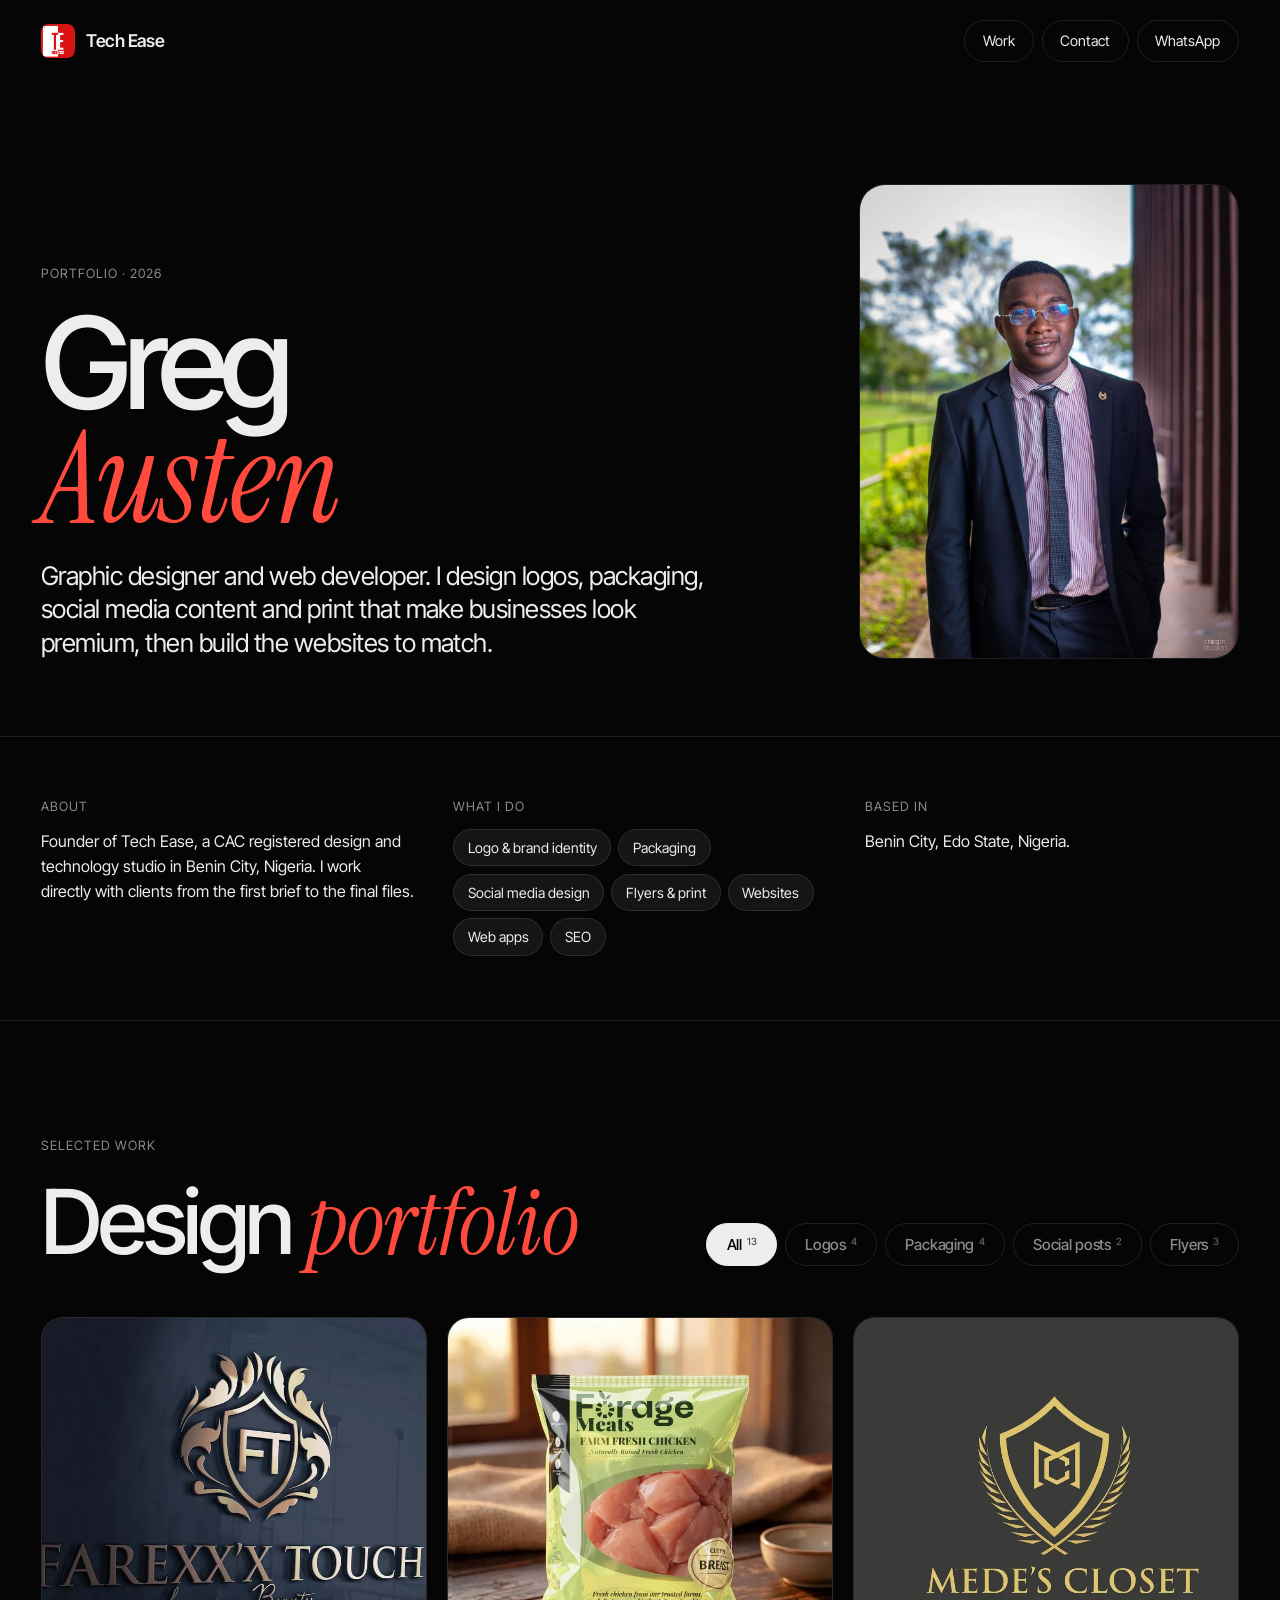
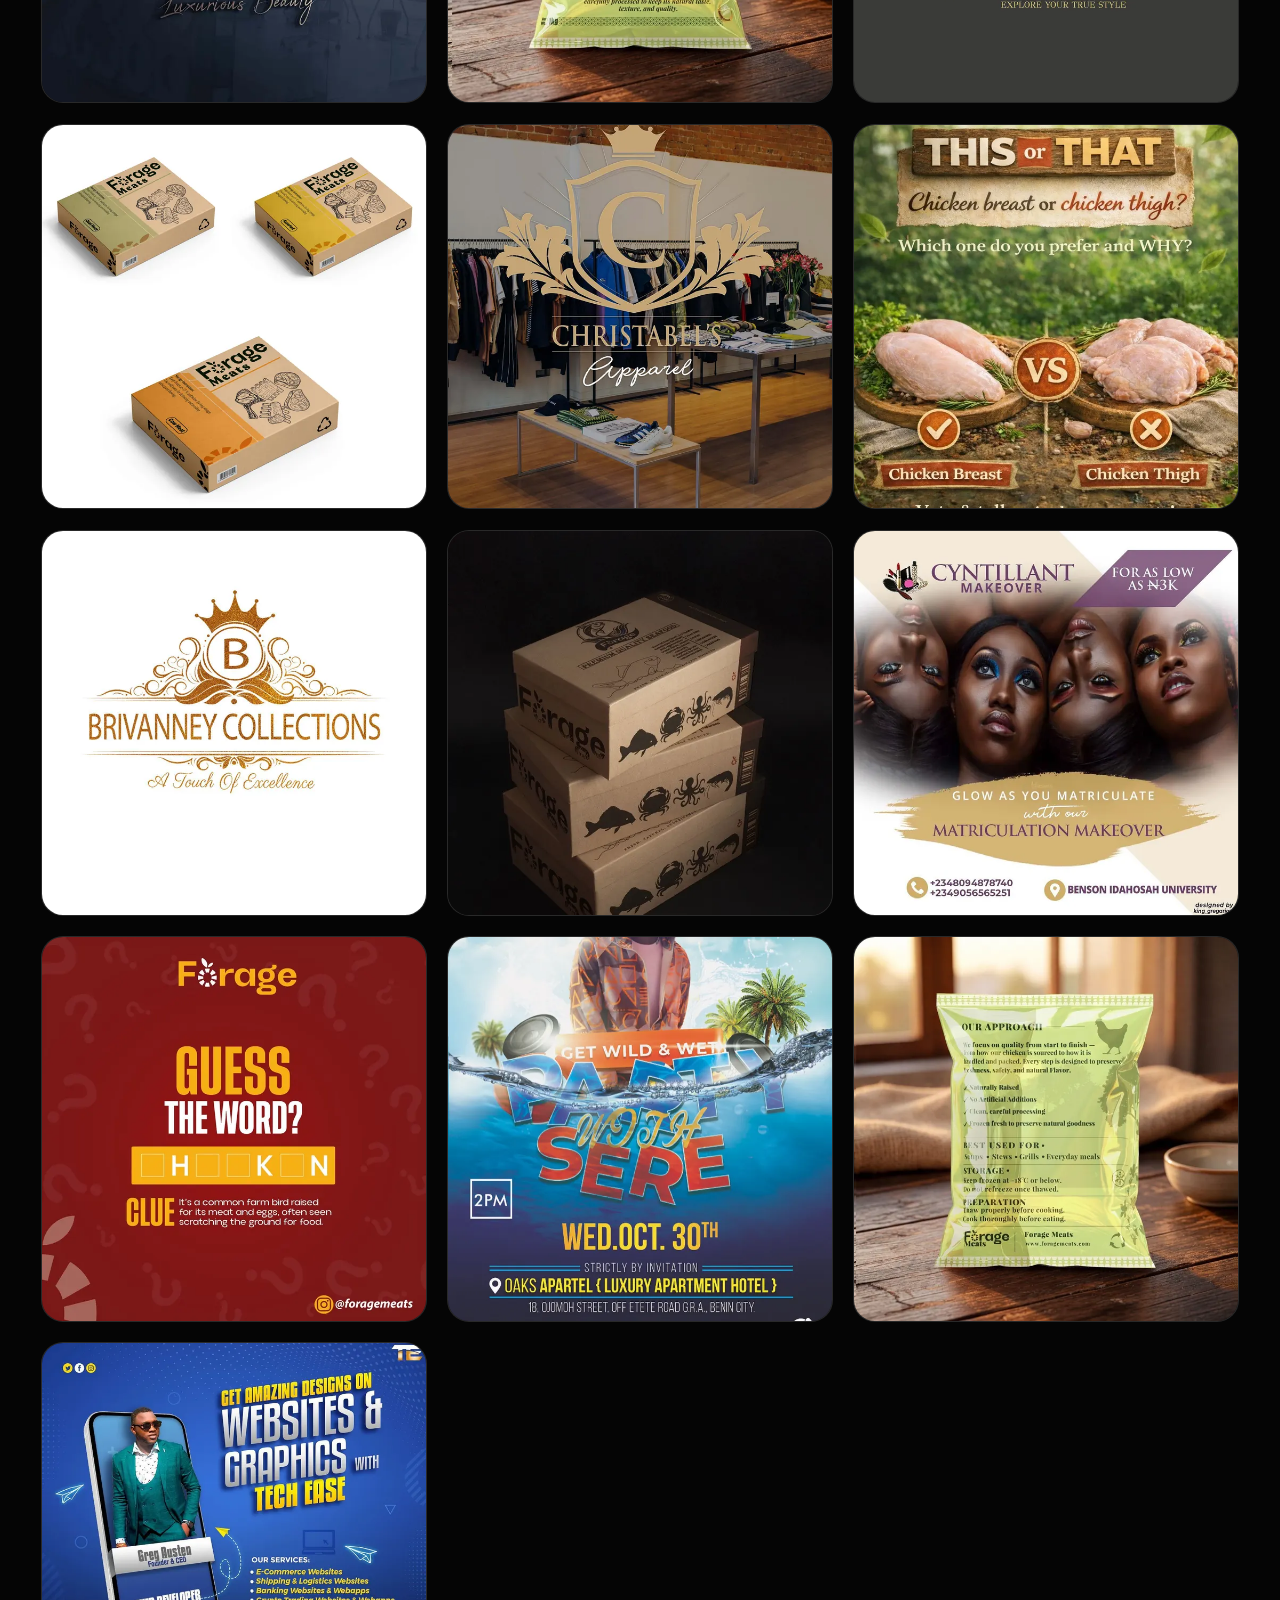
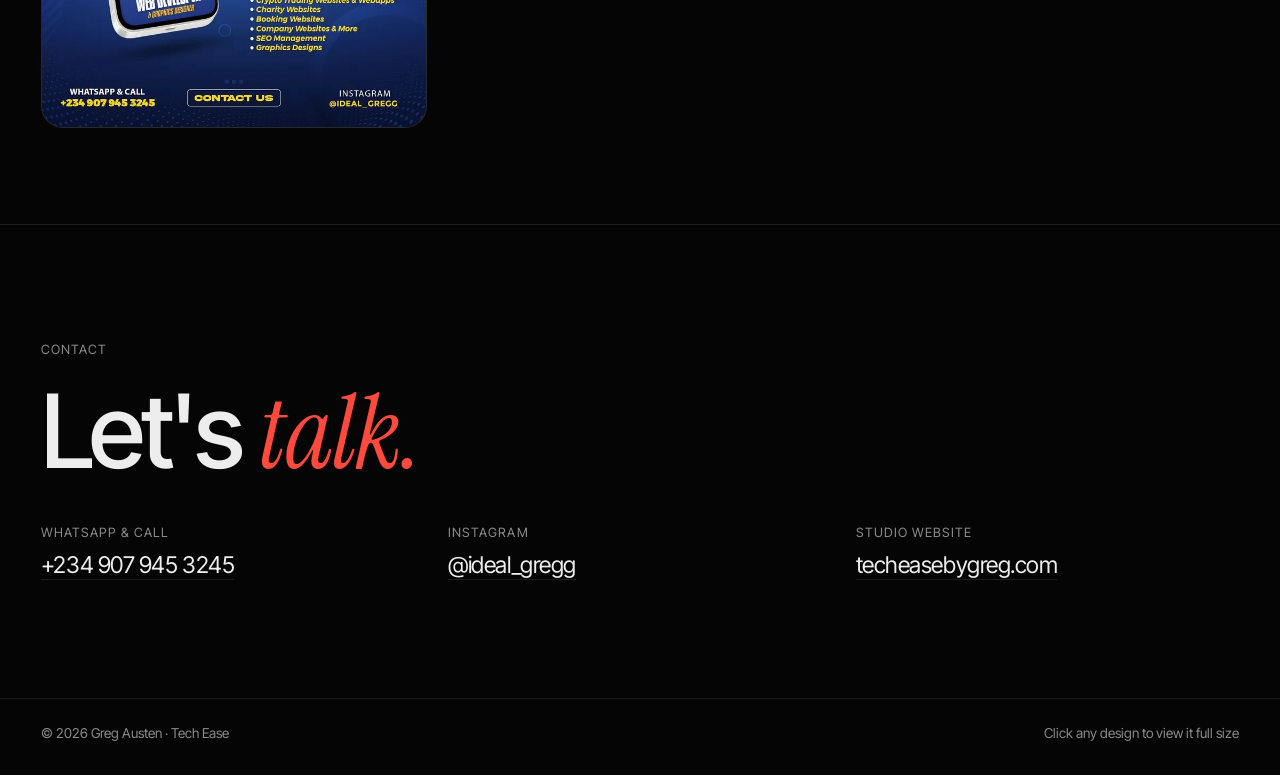
==== portfolio.html @ 60a75d75 "Add standalone /portfolio page for job applications Portfolio-only page (intro, skills, design galle" ====
<!doctype html>
<html lang="en">
<head>
  <meta charset="utf-8">
  <meta name="viewport" content="width=device-width, initial-scale=1">
  <title>Greg Austen | Graphic Designer &amp; Web Developer Portfolio</title>
  <meta name="description" content="Portfolio of Greg Austen, graphic designer and web developer in Benin City, Nigeria. Logos, brand identity, packaging, social media and print design.">
  <meta property="og:title" content="Greg Austen | Design Portfolio">
  <meta property="og:description" content="Logos, packaging, social media and print design by Greg Austen, founder of Tech Ease.">
  <meta property="og:image" content="assets/work/graphics/forage-chicken-pack-front-lg.webp">
  <meta name="theme-color" content="#050505">
  <link rel="icon" type="image/png" href="assets/favicon.png">
  <link rel="apple-touch-icon" href="assets/apple-touch-icon.png">
  <link rel="preconnect" href="https://fonts.googleapis.com">
  <link rel="preconnect" href="https://fonts.gstatic.com" crossorigin>
  <link href="https://fonts.googleapis.com/css2?family=Inter+Tight:wght@300;400;500;600&family=Instrument+Serif:ital@0;1&display=swap" rel="stylesheet">
  <link rel="stylesheet" href="styles.css">
  <style>
    .pf-bar { display: flex; justify-content: space-between; align-items: center; gap: 1rem; padding: 20px var(--pad); }
    .pf-bar nav { display: flex; gap: .5rem; flex-wrap: wrap; justify-content: flex-end; }
    .pf-link { display: inline-flex; align-items: center; height: 2.6rem; padding: 0 1.1rem; border-radius: 999px; border: 1px solid var(--line); font-size: .9rem; color: var(--text); transition: background .3s, border-color .3s; }
    .pf-link:hover { background: var(--red); border-color: var(--red); }
    .pf-hero { display: grid; grid-template-columns: 1.5fr 1fr; gap: clamp(2rem, 5vw, 5rem); align-items: end; padding: clamp(3rem, 8vw, 7rem) var(--pad) clamp(3rem, 6vw, 5rem); border-bottom: 1px solid var(--line); }
    .pf-hero h1 { font-size: clamp(3.4rem, 10vw, 9.5rem); letter-spacing: -.06em; line-height: .88; }
    .pf-hero h1 em { color: var(--red-2); }
    .pf-role { margin: 1.5rem 0 0; font-size: clamp(1.2rem, 2vw, 1.6rem); letter-spacing: -.02em; line-height: 1.3; max-width: 30em; }
    .pf-photo { border-radius: 26px; overflow: hidden; aspect-ratio: 4/5; max-width: 380px; justify-self: end; width: 100%; border: 1px solid var(--line); }
    .pf-photo img { width: 100%; height: 100%; object-fit: cover; object-position: top; }
    .pf-info { display: grid; grid-template-columns: repeat(3, 1fr); gap: clamp(1.5rem, 3vw, 3rem); padding: clamp(2.5rem, 5vw, 4rem) var(--pad); border-bottom: 1px solid var(--line); }
    .pf-info h2 { font-size: .8rem; text-transform: uppercase; letter-spacing: .08em; color: var(--muted); font-weight: 400; margin-bottom: 1rem; }
    .pf-info p { margin: 0; line-height: 1.55; }
    .pf-tags { display: flex; flex-wrap: wrap; gap: .45rem; }
    .pf-tags span { padding: .45rem .85rem; border-radius: 999px; background: #151515; border: 1px solid var(--line); font-size: .88rem; }
    .pf-contact { padding: clamp(4rem, 9vw, 8rem) var(--pad); border-top: 1px solid var(--line); }
    .pf-contact h2 { font-size: clamp(2.8rem, 8vw, 7rem); margin-bottom: 2.5rem; }
    .pf-contact dl { display: grid; grid-template-columns: repeat(3, 1fr); gap: 1.5rem; margin: 0; }
    .pf-contact dt { font-size: .8rem; text-transform: uppercase; letter-spacing: .08em; color: var(--muted); margin-bottom: .4rem; }
    .pf-contact dd { margin: 0; font-size: clamp(1.1rem, 1.8vw, 1.5rem); letter-spacing: -.02em; }
    .pf-contact dd a { border-bottom: 1px solid var(--line); transition: color .3s, border-color .3s; }
    .pf-contact dd a:hover { color: var(--red-2); border-color: var(--red-2); }
    .pf-foot { display: flex; justify-content: space-between; gap: 1rem; flex-wrap: wrap; padding: 1.5rem var(--pad) 2rem; color: var(--muted); font-size: .85rem; border-top: 1px solid var(--line); }
    @media (max-width: 860px) {
      .pf-hero { grid-template-columns: 1fr; }
      .pf-photo { justify-self: start; max-width: 260px; order: -1; }
      .pf-info, .pf-contact dl { grid-template-columns: 1fr; }
    }
    @media (max-width: 480px) { .pf-bar nav .pf-hide-sm { display: none; } }
    @media print {
      body { background: #fff; color: #111; }
      .pf-bar nav, .gallery-filters, .lightbox, .tile-plus { display: none !important; }
      .tile-cap { opacity: 1; transform: none; position: static; padding: .4rem 0; color: #111; }
      .tile::after { display: none; }
      .tile { aspect-ratio: auto; break-inside: avoid; border-color: #ddd; }
      .tile img { aspect-ratio: 1; height: auto; }
    }
  </style>
</head>
<body>

<header class="pf-bar">
  <a href="https://techeasebygreg.com" class="brand"><img src="assets/logo-512.png" alt="" width="34" height="34"><span>Tech Ease</span></a>
  <nav aria-label="Contact">
    <a class="pf-link" href="#graphics">Work</a>
    <a class="pf-link pf-hide-sm" href="#contact">Contact</a>
    <a class="pf-link" href="https://wa.me/2349079453245?text=Hi%20Greg%2C%20I%20saw%20your%20portfolio." target="_blank" rel="noopener">WhatsApp</a>
  </nav>
</header>

<main>
  <section class="pf-hero">
    <div>
      <p class="label">Portfolio · <span id="pf-year">2026</span></p>
      <h1>Greg<br><em>Austen</em></h1>
      <p class="pf-role">Graphic designer and web developer. I design logos, packaging, social media content and print that make businesses look premium, then build the websites to match.</p>
    </div>
    <div class="pf-photo"><img src="assets/greg.jpg" alt="Greg Austen"></div>
  </section>

  <section class="pf-info" aria-label="About">
    <div>
      <h2>About</h2>
      <p>Founder of Tech Ease, a CAC registered design and technology studio in Benin City, Nigeria. I work directly with clients from the first brief to the final files.</p>
    </div>
    <div>
      <h2>What I do</h2>
      <div class="pf-tags"><span>Logo &amp; brand identity</span><span>Packaging</span><span>Social media design</span><span>Flyers &amp; print</span><span>Websites</span><span>Web apps</span><span>SEO</span></div>
    </div>
    <div>
      <h2>Based in</h2>
      <p>Benin City, Edo State, Nigeria.</p>
    </div>
  </section>

  <section id="graphics" class="gallery">
    <div class="gallery-head">
      <div>
        <p class="label">Selected work</p>
        <h2>Design <em>portfolio</em></h2>
      </div>
      <div class="gallery-filters" role="group" aria-label="Filter designs" id="gallery-filters"></div>
    </div>
    <div class="gallery-grid" id="gallery-grid"></div>
  </section>

  <section id="contact" class="pf-contact">
    <p class="label">Contact</p>
    <h2>Let's <em>talk.</em></h2>
    <dl>
      <div><dt>WhatsApp &amp; call</dt><dd><a href="https://wa.me/2349079453245" target="_blank" rel="noopener">+234 907 945 3245</a></dd></div>
      <div><dt>Instagram</dt><dd><a href="https://instagram.com/ideal_gregg" target="_blank" rel="noopener">@ideal_gregg</a></dd></div>
      <div><dt>Studio website</dt><dd><a href="https://techeasebygreg.com">techeasebygreg.com</a></dd></div>
    </dl>
  </section>
</main>

<footer class="pf-foot"><span>© <span id="year">2026</span> Greg Austen · Tech Ease</span><span>Click any design to view it full size</span></footer>

<div class="lightbox" id="lightbox" role="dialog" aria-modal="true" aria-label="Design preview" hidden>
  <button class="lb-close" type="button" aria-label="Close">&times;</button>
  <button class="lb-nav lb-prev" type="button" aria-label="Previous design">&#8592;</button>
  <figure><img alt=""><figcaption><b></b><span></span></figcaption></figure>
  <button class="lb-nav lb-next" type="button" aria-label="Next design">&#8594;</button>
</div>

<script src="work.js"></script>
<script src="gallery.js"></script>
<script>
  var y = new Date().getFullYear();
  document.getElementById("year").textContent = y;
  document.getElementById("pf-year").textContent = y;
</script>
</body>
</html>
---- styles.css ----
:root {
  --bg: #050505;
  --bg-2: #0c0c0c;
  --card: #111111;
  --line: rgba(255,255,255,.1);
  --text: #ededed;
  --muted: #8b8b8b;
  --red: #e3241b;
  --red-2: #ff4a3d;
  --sans: "Inter Tight", "Inter", system-ui, -apple-system, "Segoe UI", sans-serif;
  --serif: "Instrument Serif", Georgia, serif;
  --pad: clamp(16px, 3.2vw, 48px);
  --ease: cubic-bezier(.16,1,.3,1);
}

* { box-sizing: border-box; }
html.lenis, html.lenis body { height: auto; }
.lenis.lenis-smooth { scroll-behavior: auto !important; }
.lenis.lenis-stopped { overflow: hidden; }
body { margin: 0; background: var(--bg); color: var(--text); font-family: var(--sans); font-weight: 400; line-height: 1.5; -webkit-font-smoothing: antialiased; overflow-x: hidden; }
body.is-loading { overflow: hidden; }
img { display: block; max-width: 100%; }
a { color: inherit; text-decoration: none; }
::selection { background: var(--red); color: #fff; }
.hidden { display: none; }
em { font-family: var(--serif); font-style: italic; font-weight: 400; letter-spacing: -.01em; }
h1, h2, h3 { margin: 0; font-weight: 500; letter-spacing: -.045em; line-height: .95; }
h2 { font-size: clamp(3rem, 9vw, 9rem); }
h2 em { color: var(--red-2); }
.label { margin: 0 0 1.5rem; font-size: .8rem; text-transform: uppercase; letter-spacing: .08em; color: var(--muted); }
.muted { color: var(--muted); }
.lead { font-size: clamp(1.25rem, 2vw, 1.75rem); line-height: 1.3; letter-spacing: -.02em; margin: 0 0 1.5rem; }
.split .line-mask, .split-hero .line-mask { overflow: hidden; padding-bottom: .08em; margin-bottom: -.08em; }

/* Buttons */
.btn { --h: 3.6rem; position: relative; display: inline-flex; align-items: center; gap: .9rem; height: var(--h); padding: 0 .55rem 0 1.6rem; border-radius: 999px; background: var(--text); color: #050505; font: 500 1rem var(--sans); letter-spacing: -.01em; border: 0; cursor: pointer; overflow: hidden; isolation: isolate; }
.btn::before { content: ""; position: absolute; inset: 0; z-index: -1; background: var(--red); border-radius: inherit; transform: translateY(101%); transition: transform .6s var(--ease); }
.btn:hover { color: #fff; }
.btn:hover::before { transform: none; }
.btn svg { width: calc(var(--h) - 1.1rem); height: calc(var(--h) - 1.1rem); padding: .7rem; border-radius: 50%; background: #050505; fill: none; stroke: #fff; stroke-width: 1.8; stroke-linecap: round; transition: transform .6s var(--ease), background .3s; }
.btn:hover svg { transform: rotate(45deg); background: #fff; stroke: var(--red); }
.btn-lg { --h: 4.2rem; font-size: 1.1rem; }

/* Loader */
.loader { position: fixed; inset: 0; z-index: 300; background: #0a0a0a; clip-path: inset(0 0 0% 0); display: flex; flex-direction: column; justify-content: space-between; padding: var(--pad); }
.loader-top { display: flex; align-items: center; gap: .8rem; font-size: .9rem; color: var(--muted); }
.loader-top img { border-radius: 8px; }
.loader-count { align-self: flex-end; font-size: clamp(6rem, 22vw, 20rem); font-weight: 500; letter-spacing: -.06em; line-height: .8; overflow: hidden; }
.loader-count span { display: inline-block; }
.no-js .loader { display: none; }

/* Cursor */
.cursor { position: fixed; top: 0; left: 0; z-index: 250; width: 12px; height: 12px; margin: -6px 0 0 -6px; border-radius: 50%; background: #fff; mix-blend-mode: difference; pointer-events: none; display: grid; place-items: center; transition: width .4s var(--ease), height .4s var(--ease), margin .4s var(--ease), background .3s, opacity .3s; opacity: 0; }
.cursor span { font-size: .75rem; font-weight: 500; color: #050505; opacity: 0; transition: opacity .2s; }
.cursor.is-on { opacity: 1; }
.cursor.is-link { width: 48px; height: 48px; margin: -24px 0 0 -24px; }
.cursor.is-view { width: 92px; height: 92px; margin: -46px 0 0 -46px; background: var(--red); mix-blend-mode: normal; }
.cursor.is-view span { opacity: 1; color: #fff; }

/* Nav */
.nav { position: fixed; top: 0; left: 0; right: 0; z-index: 100; display: flex; align-items: center; justify-content: space-between; gap: 1rem; padding: 20px var(--pad); transition: transform .6s var(--ease); }
.nav.is-hidden { transform: translateY(-110%); }
.nav::before { content: ""; position: absolute; inset: 0; background: linear-gradient(#050505cc, transparent); pointer-events: none; z-index: -1; }
.brand { display: flex; align-items: center; gap: .7rem; font-weight: 600; letter-spacing: -.03em; font-size: 1.1rem; }
.brand img { border-radius: 8px; }
.nav-links { display: flex; gap: 2.2rem; padding: .7rem 1.6rem; border: 1px solid var(--line); border-radius: 999px; background: rgba(20,20,20,.55); backdrop-filter: blur(16px); -webkit-backdrop-filter: blur(16px); }
.nav-links a { font-size: .92rem; overflow: hidden; height: 1.4em; display: block; }
.nav-links a span { display: block; position: relative; transition: transform .5s var(--ease); }
.nav-links a span::after { content: attr(data-text); position: absolute; left: 0; top: 100%; color: var(--red-2); }
.nav-links a:hover span { transform: translateY(-100%); }
.nav-mobile-cta { display: none !important; }
.nav-cta { display: inline-flex; align-items: center; gap: .6rem; padding: .75rem 1.3rem; border-radius: 999px; background: var(--text); color: #050505; font-weight: 500; font-size: .92rem; }
.nav-dot { width: 7px; height: 7px; border-radius: 50%; background: var(--red); box-shadow: 0 0 0 0 rgba(227,36,27,.6); animation: ping 2s infinite; }
@keyframes ping { 70% { box-shadow: 0 0 0 9px rgba(227,36,27,0); } 100% { box-shadow: 0 0 0 0 rgba(227,36,27,0); } }
.menu-btn { display: none; width: 48px; height: 48px; border-radius: 50%; border: 1px solid var(--line); background: rgba(20,20,20,.7); backdrop-filter: blur(12px); cursor: pointer; padding: 0; }
.menu-btn span { display: block; width: 18px; height: 1.5px; margin: 5px auto; background: var(--text); transition: transform .4s var(--ease); }
.menu-btn[aria-expanded="true"] span:first-child { transform: translateY(3.25px) rotate(45deg); }
.menu-btn[aria-expanded="true"] span:last-child { transform: translateY(-3.25px) rotate(-45deg); }

/* Hero */
.hero { position: relative; height: 100vh; height: 100svh; min-height: 640px; overflow: hidden; display: flex; flex-direction: column; justify-content: space-between; padding: 96px var(--pad) 28px; }
#scene { position: absolute; inset: 0; width: 100%; height: 100%; }
.hero-vignette { position: absolute; inset: 0; pointer-events: none; background: radial-gradient(120% 90% at 70% 40%, transparent 40%, #050505 100%), linear-gradient(transparent 60%, #050505); }
.hero-meta { position: relative; display: flex; justify-content: space-between; gap: 1rem; font-size: .82rem; color: var(--muted); text-transform: uppercase; letter-spacing: .06em; pointer-events: none; }
.avail { display: inline-flex; align-items: center; gap: .5rem; }
.avail i { width: 7px; height: 7px; border-radius: 50%; background: #3ddc84; }
.hero-content { position: relative; display: grid; grid-template-columns: 1fr auto; align-items: end; gap: 2rem; margin-top: auto; margin-bottom: 2.4rem; pointer-events: none; }
.hero-title { font-size: clamp(3.2rem, 9.6vw, 10.5rem); font-weight: 500; letter-spacing: -.055em; line-height: .9; }
.hero-title .row { display: block; }
.hero-title em { color: var(--red-2); padding-right: .05em; }
.hero-side { max-width: 330px; pointer-events: auto; }
.hero-side p { margin: 0 0 1.6rem; color: #bdbdbd; font-size: 1.02rem; }

/* Statement */
.statement { padding: clamp(7rem, 16vw, 14rem) var(--pad); display: grid; grid-template-columns: 1fr 3fr; gap: 2rem; }
.statement-text { margin: 0; font-size: clamp(1.8rem, 4.2vw, 4rem); line-height: 1.08; letter-spacing: -.035em; font-weight: 400; }
.statement-text .word { opacity: .14; }

/* Section heads */
.section-head { padding: 0 var(--pad); margin-bottom: clamp(3rem, 6vw, 5rem); }

/* Services: stacked sticky cards */
.services { padding-bottom: clamp(4rem, 8vw, 8rem); }
.stack { padding: 0 var(--pad); }
.svc { position: sticky; top: calc(90px + var(--i) * 14px); height: min(calc(100vh - 140px), 620px); min-height: 440px; margin-bottom: 4vh; padding: clamp(1.5rem, 3vw, 3rem); border-radius: 28px; background: var(--card); border: 1px solid var(--line); display: grid; grid-template-rows: auto auto 1fr; overflow: hidden; transform-origin: center top; box-shadow: 0 -30px 60px -20px rgba(0,0,0,.8); }
.svc:nth-child(even) { background: #151515; }
.svc:last-child { margin-bottom: 0; }
.svc-top { display: flex; justify-content: space-between; color: var(--muted); font-size: .85rem; text-transform: uppercase; letter-spacing: .08em; padding-bottom: 1.2rem; border-bottom: 1px solid var(--line); }
.svc-body { position: relative; z-index: 1; align-self: end; max-width: 34em; }
.svc h3 { position: relative; z-index: 1; font-size: clamp(2.6rem, 7vw, 7rem); letter-spacing: -.055em; padding-top: clamp(1.2rem, 2.5vw, 2rem); max-width: 9em; }
.svc p { margin: 0 0 1.5rem; color: #b5b5b5; font-size: 1.08rem; max-width: 30em; }
.tags { list-style: none; padding: 0; margin: 0; display: flex; flex-wrap: wrap; gap: .5rem; }
.tags li { padding: .45rem .9rem; border: 1px solid var(--line); border-radius: 999px; font-size: .85rem; color: #cfcfcf; }

/* Service art */
.svc-art { position: absolute; right: clamp(1rem, 5vw, 5rem); top: 30%; width: clamp(140px, 22vw, 300px); aspect-ratio: 1; opacity: .9; pointer-events: none; }
.svc-art i { position: absolute; display: block; }
.art-graphics i:nth-child(1) { inset: 0 30% 30% 0; border-radius: 50%; background: radial-gradient(circle at 30% 30%, #ff6b5e, var(--red) 60%, #5a0b07); }
.art-graphics i:nth-child(2) { inset: 35% 0 0 35%; background: #ededed; border-radius: 18px; transform: rotate(12deg); }
.art-graphics i:nth-child(3) { width: 30%; aspect-ratio: 1; left: 8%; bottom: 4%; border: 2px solid #ededed; transform: rotate(45deg); }
.art-web i:nth-child(1) { inset: 8% 0 12% 0; border-radius: 14px; background: #1d1d1d; border: 1px solid #333; }
.art-web i:nth-child(2) { left: 8%; right: 8%; top: 22%; height: 24%; border-radius: 8px; background: linear-gradient(110deg, var(--red), #ff8a5b); }
.art-web i:nth-child(3) { left: 8%; width: 55%; top: 54%; height: 20%; background: repeating-linear-gradient(#444 0 6px, transparent 6px 16px); }
.art-app i:nth-child(1) { inset: 10% 0; border-radius: 14px; background: #1d1d1d; border: 1px solid #333; }
.art-app i:nth-child(2) { left: 10%; right: 10%; bottom: 20%; height: 50%; background: linear-gradient(90deg, var(--red) 0 12%, transparent 12% 22%, #ededed 22% 34%, transparent 34% 44%, var(--red) 44% 56%, transparent 56% 66%, #ededed 66% 78%, transparent 78% 88%, var(--red) 88%); -webkit-mask: linear-gradient(to top, #000 0 100%); clip-path: polygon(0 60%, 12% 60%, 12% 100%, 22% 100%, 22% 20%, 34% 20%, 34% 100%, 44% 100%, 44% 40%, 56% 40%, 56% 100%, 66% 100%, 66% 0, 78% 0, 78% 100%, 88% 100%, 88% 30%, 100% 30%, 100% 100%, 0 100%); }
.art-app i:nth-child(3) { left: 10%; top: 18%; width: 40%; height: 6%; border-radius: 4px; background: #444; }
.art-mobile i:nth-child(1) { left: 28%; right: 28%; top: 0; bottom: 0; border-radius: 26px; background: #1d1d1d; border: 2px solid #3a3a3a; }
.art-mobile i:nth-child(2) { left: 33%; right: 33%; top: 8%; height: 40%; border-radius: 14px; background: linear-gradient(160deg, var(--red), #ff8a5b); }
.art-mobile i:nth-child(3) { left: 33%; right: 33%; top: 54%; height: 28%; background: repeating-linear-gradient(#444 0 8px, transparent 8px 20px); }
.art-seo i:nth-child(1) { inset: 0; border-left: 2px solid #3a3a3a; border-bottom: 2px solid #3a3a3a; }
.art-seo i:nth-child(2) { inset: 10% 6% 8% 6%; background: linear-gradient(to top right, transparent 49%, var(--red) 49.5% 51%, transparent 51.5%); }
.art-seo i:nth-child(3) { width: 18%; aspect-ratio: 1; right: 2%; top: 4%; border-radius: 50%; background: var(--red); box-shadow: 0 0 40px var(--red); }
.art-lang i:nth-child(1) { left: 0; top: 10%; width: 62%; height: 46%; border-radius: 18px 18px 18px 4px; background: #ededed; }
.art-lang i:nth-child(2) { right: 0; bottom: 8%; width: 62%; height: 46%; border-radius: 18px 18px 4px 18px; background: var(--red); }
.art-lang i:nth-child(3) { left: 10%; top: 24%; width: 40%; height: 18%; background: repeating-linear-gradient(#050505 0 5px, transparent 5px 13px); }

/* Work: horizontal */
.work { position: relative; padding: clamp(4rem, 8vw, 6rem) 0; }
.work-pin { overflow: hidden; }
.work-track { display: flex; gap: clamp(1rem, 2vw, 2rem); padding: 0 var(--pad); width: max-content; align-items: stretch; }
.work-intro { width: clamp(280px, 30vw, 460px); flex: none; display: flex; flex-direction: column; justify-content: center; padding-right: 2rem; }
.work-intro h2 { margin-bottom: 1.5rem; }
.project { flex: none; width: clamp(300px, 46vw, 720px); display: flex; flex-direction: column; gap: 1rem; }
.project-media { position: relative; aspect-ratio: 4/3; border-radius: 22px; overflow: hidden; background: var(--card); border: 1px solid var(--line); }
.project-media > img { width: 100%; height: 100%; object-fit: cover; transform: scale(1.12); transition: transform 1.2s var(--ease); }
.project:hover .project-media > img, .project:hover .mock { transform: scale(1.04); }
.project-meta { display: flex; justify-content: space-between; align-items: baseline; gap: 1rem; }
.project-meta h3 { font-size: clamp(1.4rem, 2.4vw, 2.2rem); letter-spacing: -.04em; }
.project-meta span { color: var(--muted); font-size: .85rem; text-transform: uppercase; letter-spacing: .06em; white-space: nowrap; }
.work-progress { position: relative; height: 2px; margin: 2.5rem var(--pad) 0; background: var(--line); }
.work-progress span { position: absolute; inset: 0; background: var(--red); transform-origin: left; transform: scaleX(0); }

/* Mockups for projects without images */
.mock { position: absolute; inset: 0; transition: transform 1.2s var(--ease); }
.mock-graphics { background: radial-gradient(circle at 75% 25%, #ff6b5e, var(--red) 35%, #300605 75%); display: grid; place-items: center; }
.mock-graphics b { font-size: clamp(3rem, 9vw, 8rem); font-weight: 600; letter-spacing: -.06em; color: #fff; line-height: .85; text-align: center; }
.mock-graphics b em { display: block; font-size: .7em; }
.mock-graphics i { position: absolute; width: 22%; aspect-ratio: 1; border: 2px solid #fff; border-radius: 50%; left: 8%; bottom: 10%; }
.mock-web { background: linear-gradient(135deg, #1a1a1a, #0b0b0b); padding: 9% 8% 0; }
.mock-web .win { height: 100%; border-radius: 14px 14px 0 0; background: #f2efe9; overflow: hidden; color: #111; }
.mock-web .bar { height: 26px; background: #e2ded6; display: flex; gap: 6px; align-items: center; padding: 0 12px; }
.mock-web .bar i { width: 8px; height: 8px; border-radius: 50%; background: #c8c2b8; }
.mock-web .pg { padding: 7% 8%; }
.mock-web .pg b { display: block; font-size: clamp(1.4rem, 3.4vw, 3rem); font-weight: 600; letter-spacing: -.05em; line-height: .95; margin-bottom: 1rem; }
.mock-web .pg b em { color: var(--red); }
.mock-web .pg s { display: block; height: 7px; width: 60%; background: #d4cfc6; border-radius: 4px; margin: 6px 0; text-decoration: none; }
.mock-web .pg u { display: inline-block; margin-top: 1rem; padding: .5em 1.1em; border-radius: 99px; background: #111; color: #fff; font-size: .75rem; text-decoration: none; }
.mock-app { background: #0f0f10; padding: 7%; display: grid; grid-template-columns: 22% 1fr; gap: 4%; }
.mock-app .side { border-radius: 12px; background: #1a1a1c; padding: 14% 12%; }
.mock-app .side s { display: block; height: 8px; border-radius: 4px; background: #333; margin-bottom: 14px; text-decoration: none; }
.mock-app .side s:first-child { background: var(--red); width: 70%; }
.mock-app .main { display: grid; grid-template-rows: auto 1fr; gap: 5%; }
.mock-app .kpis { display: grid; grid-template-columns: repeat(3, 1fr); gap: 6%; }
.mock-app .kpis div { border-radius: 10px; background: #1a1a1c; padding: 12%; font-size: clamp(.9rem, 1.8vw, 1.6rem); font-weight: 600; letter-spacing: -.04em; }
.mock-app .kpis small { display: block; font-size: .5em; color: var(--muted); font-weight: 400; letter-spacing: 0; }
.mock-app .chart { border-radius: 12px; background: #1a1a1c; display: flex; align-items: flex-end; gap: 4%; padding: 6%; }
.mock-app .chart i { flex: 1; border-radius: 4px 4px 0 0; background: #333; }
.mock-app .chart i:nth-child(3n) { background: var(--red); }
.mock-mobile { background: linear-gradient(160deg, #1b1b1b, #0a0a0a); display: flex; justify-content: center; align-items: center; gap: 6%; }
.mock-mobile .ph { width: 28%; aspect-ratio: 9/19; border-radius: 22px; background: #f2efe9; border: 5px solid #222; overflow: hidden; padding: 10% 8%; color: #111; }
.mock-mobile .ph:nth-child(2) { transform: translateY(12%); background: var(--red); color: #fff; }
.mock-mobile .ph b { display: block; font-size: clamp(.7rem, 1.4vw, 1.1rem); font-weight: 600; letter-spacing: -.03em; margin-bottom: 10%; }
.mock-mobile .ph s { display: block; height: 18%; border-radius: 8px; background: rgba(0,0,0,.12); margin-bottom: 8%; text-decoration: none; }
.mock-mobile .ph:nth-child(2) s { background: rgba(255,255,255,.2); }
.mock-seo { background: #f2efe9; color: #111; padding: 8%; display: grid; grid-template-rows: auto 1fr; gap: 6%; }
.mock-seo .q { border-radius: 99px; background: #fff; border: 1px solid #ddd; padding: .7em 1.2em; font-size: clamp(.75rem, 1.3vw, 1rem); }
.mock-seo .graph { position: relative; border-left: 1px solid #ccc; border-bottom: 1px solid #ccc; }
.mock-seo .graph svg { position: absolute; inset: 0; width: 100%; height: 100%; }
.mock-seo .graph b { position: absolute; right: 4%; top: 2%; font-size: clamp(1.6rem, 4vw, 3.4rem); letter-spacing: -.05em; font-weight: 600; color: var(--red); }
.mock-seo .graph b small { display: block; font-size: .3em; color: #555; font-weight: 400; letter-spacing: 0; text-align: right; }

/* Big marquee */
.big-marquee { padding: clamp(3rem, 7vw, 6rem) 0; border-block: 1px solid var(--line); overflow: hidden; }
.bm-track { display: flex; align-items: center; gap: 3rem; width: max-content; white-space: nowrap; }
.bm-track span { font-size: clamp(3.5rem, 11vw, 11rem); letter-spacing: -.055em; font-weight: 500; line-height: 1; }
.bm-track em { color: var(--red-2); }
.bm-track b { font-size: clamp(2rem, 5vw, 5rem); color: var(--red); font-weight: 400; }

/* Process */
.process { padding: clamp(7rem, 14vw, 12rem) 0; }
.steps { display: grid; grid-template-columns: repeat(4, 1fr); gap: clamp(1rem, 2vw, 2rem); padding: 0 var(--pad); }
.step { position: relative; padding-top: 2rem; }
.step-line { position: absolute; top: 0; left: 0; right: 0; height: 1px; background: var(--red); transform-origin: left; }
.step-num { display: block; font-family: var(--serif); font-style: italic; font-size: 1.6rem; color: var(--red-2); margin-bottom: 3rem; }
.step h3 { font-size: clamp(1.6rem, 2.6vw, 2.4rem); letter-spacing: -.04em; margin-bottom: 1rem; }
.step p { margin: 0; color: var(--muted); }

/* About */
.about { display: grid; grid-template-columns: 1fr 1.1fr; gap: clamp(2.5rem, 6vw, 7rem); padding: 0 var(--pad) clamp(7rem, 14vw, 12rem); align-items: center; }
.about-media { position: relative; }
.about-img { overflow: hidden; border-radius: 26px; aspect-ratio: 4/5; clip-path: inset(0 0 0 0 round 26px); }
.about-img img { width: 100%; height: 118%; object-fit: cover; object-position: top; }
.about-copy h2 { margin-bottom: 2.5rem; }
.facts { display: grid; grid-template-columns: repeat(3, 1fr); gap: 1rem; margin: 3rem 0 2rem; padding: 2rem 0; border-block: 1px solid var(--line); }
.facts strong { display: block; font-size: clamp(2.4rem, 4.4vw, 4rem); font-weight: 500; letter-spacing: -.05em; line-height: 1; }
.facts span { font-size: .85rem; color: var(--muted); }
.cert { display: flex; gap: 1rem; align-items: center; }
.cert svg { flex: none; width: 34px; height: 34px; fill: none; stroke: var(--red-2); stroke-width: 1.6; stroke-linecap: round; stroke-linejoin: round; }
.cert strong { display: block; font-weight: 500; }
.cert span { font-size: .88rem; color: var(--muted); }

/* Contact */
.contact { padding: clamp(5rem, 10vw, 8rem) var(--pad); background: #0b0b0b; border-top: 1px solid var(--line); border-radius: 36px 36px 0 0; }
.contact-title { font-size: clamp(5rem, 19vw, 19rem); letter-spacing: -.065em; line-height: .82; margin-bottom: clamp(3rem, 6vw, 5rem); }
.contact-grid { display: grid; grid-template-columns: 1fr 1.25fr; gap: clamp(2.5rem, 6vw, 7rem); }
.contact-info dl { margin: 3rem 0 0; display: grid; grid-template-columns: auto 1fr; gap: 1.2rem 2rem; }
.contact-info dt { color: var(--muted); font-size: .85rem; text-transform: uppercase; letter-spacing: .06em; padding-top: .2em; }
.contact-info dd { margin: 0; }
.form { display: grid; gap: 1.8rem; }
.field { position: relative; }
.field input, .field textarea { width: 100%; padding: 1.6rem 0 .8rem; background: transparent; border: 0; border-bottom: 1px solid #333; color: var(--text); font: 400 1.25rem var(--sans); letter-spacing: -.02em; resize: vertical; transition: border-color .3s; }
.field label { position: absolute; left: 0; top: 1.6rem; color: var(--muted); font-size: 1.25rem; pointer-events: none; transition: transform .4s var(--ease), font-size .4s var(--ease), color .3s; transform-origin: left top; }
.field input:focus, .field textarea:focus { outline: none; border-color: var(--red); }
.field input:focus + label, .field input:not(:placeholder-shown) + label, .field textarea:focus + label, .field textarea:not(:placeholder-shown) + label { transform: translateY(-1.4rem) scale(.65); color: var(--red-2); }
.chips { border: 0; padding: 0; margin: 0; display: flex; flex-wrap: wrap; gap: .55rem; }
.chips legend { padding: 0; margin-bottom: 1rem; color: var(--muted); font-size: .85rem; text-transform: uppercase; letter-spacing: .06em; }
.chips label { cursor: pointer; }
.chips input { position: absolute; opacity: 0; pointer-events: none; }
.chips span { display: inline-block; padding: .65rem 1.15rem; border: 1px solid #333; border-radius: 999px; font-size: .95rem; transition: .3s var(--ease); }
.chips label:hover span { border-color: #777; }
.chips input:checked + span { background: var(--text); color: #050505; border-color: var(--text); }
.chips input:focus-visible + span { outline: 2px solid var(--red); outline-offset: 2px; }
.form .btn { justify-self: start; margin-top: .5rem; }

/* WhatsApp */
.wa-link { color: var(--text); border-bottom: 1px solid var(--red); }
.wa-link:hover { color: var(--red-2); }
.wa-fab { position: fixed; right: var(--pad); bottom: 24px; z-index: 90; display: inline-flex; align-items: center; gap: .6rem; height: 56px; padding: 0 1.3rem 0 1rem; border-radius: 999px; background: #25d366; color: #052e16; font-weight: 600; font-size: .95rem; box-shadow: 0 12px 30px -8px rgba(37,211,102,.55); transition: box-shadow .3s; }
.wa-fab:hover { box-shadow: 0 16px 40px -6px rgba(37,211,102,.8); }
.wa-fab svg { width: 26px; height: 26px; fill: currentColor; }
body.is-loading .wa-fab { opacity: 0; }
@media (max-width: 600px) { .wa-fab { width: 56px; padding: 0; justify-content: center; bottom: 18px; } .wa-fab span { display: none; } }

/* Footer */
.footer { background: #0b0b0b; padding: 3rem var(--pad) 1.5rem; overflow: hidden; }
.footer-top { display: flex; justify-content: space-between; align-items: center; flex-wrap: wrap; gap: 1.5rem; padding-bottom: 2rem; border-bottom: 1px solid var(--line); }
.footer-top nav { display: flex; gap: 2rem; color: var(--muted); }
.footer-top nav a:hover, .to-top:hover { color: var(--text); }
.to-top { color: var(--muted); }
.footer-word { margin: 0; font-size: 21.5vw; font-weight: 600; letter-spacing: -.07em; line-height: .78; text-align: center; padding-top: 4vw; white-space: nowrap; background: linear-gradient(#ededed, #3a3a3a); -webkit-background-clip: text; background-clip: text; color: transparent; }
.footer-bottom { display: flex; justify-content: space-between; flex-wrap: wrap; gap: .5rem; padding-top: 1.5rem; font-size: .85rem; color: var(--muted); }

/* Thanks */
.thanks { min-height: 100vh; display: grid; place-items: center; text-align: center; padding: 2rem 16px; }
.thanks img { width: 72px; margin: 0 auto 2rem; border-radius: 14px; }
.thanks h1 { font-size: clamp(4rem, 14vw, 10rem); letter-spacing: -.06em; }
.thanks h1 em { color: var(--red-2); }
.thanks p { color: var(--muted); font-size: 1.2rem; margin: 1.5rem auto 2.5rem; max-width: 26em; }

/* Responsive */
@media (max-width: 1000px) {
  .statement { grid-template-columns: 1fr; }
  .svc-art { top: 18%; width: 34vw; opacity: .5; }
  .steps { grid-template-columns: repeat(2, 1fr); row-gap: 3.5rem; }
  .about, .contact-grid { grid-template-columns: 1fr; }
  .about-media { max-width: 520px; }
}
@media (max-width: 860px) {
  .nav-links { position: fixed; inset: 0; z-index: -1; flex-direction: column; justify-content: center; gap: .4rem; padding: 0 var(--pad); border: 0; border-radius: 0; background: rgba(5,5,5,.97); clip-path: inset(0 0 100% 0); transition: clip-path .8s var(--ease); }
  .nav-links.open { clip-path: inset(0 0 0 0); }
  .nav-links a { font-size: clamp(2.6rem, 11vw, 4rem); height: 1.15em; letter-spacing: -.045em; line-height: 1.1; }
  .nav-mobile-cta { display: inline-flex !important; margin-top: 2rem; height: auto !important; font-size: 1rem !important; letter-spacing: 0 !important; padding: 1rem 1.5rem; border-radius: 999px; background: var(--red); color: #fff; align-self: flex-start; }
  .nav-cta { display: none; }
  .menu-btn { display: block; }
  .hero-content { grid-template-columns: 1fr; margin-bottom: 1.5rem; }
  .hide-sm { display: none; }
  /* horizontal scroll becomes vertical list */
  .work-track { flex-direction: column; width: auto; }
  .work-intro, .project { width: 100%; }
  .work-intro { padding: 0 0 1rem; }
  .work-progress { display: none; }
}
@media (max-width: 600px) {
  .svc { height: auto; min-height: min(78vh, 560px); top: calc(80px + var(--i) * 10px); border-radius: 22px; }
  .svc-art { width: 46vw; top: 16%; right: 1rem; opacity: .35; }
  .steps { grid-template-columns: 1fr; }
  .facts { grid-template-columns: 1fr 1fr 1fr; }
  .facts strong { font-size: 2rem; }
  .contact { border-radius: 24px 24px 0 0; }
  .contact-info dl { grid-template-columns: 1fr; gap: .3rem; }
  .contact-info dd { margin-bottom: 1rem; }
  .footer-top nav { gap: 1.2rem; }
}
@media (hover: none) { .cursor { display: none; } }
@media (prefers-reduced-motion: reduce) {
  *, *::before, *::after { animation: none !important; transition-duration: .01ms !important; }
  .statement-text .word { opacity: 1; }
}

/* Graphics gallery */
.gallery { padding: clamp(4rem, 9vw, 8rem) var(--pad) clamp(4rem, 8vw, 6rem); }
.gallery-head { display: flex; justify-content: space-between; align-items: flex-end; gap: 2rem; flex-wrap: wrap; margin-bottom: clamp(2rem, 4vw, 3.5rem); }
.gallery-head h2 { font-size: clamp(2.6rem, 7vw, 6.5rem); }
.gallery-filters { display: flex; gap: .5rem; flex-wrap: wrap; }
.chip { display: inline-flex; align-items: flex-start; gap: .3rem; padding: .7rem 1.2rem; border-radius: 999px; border: 1px solid var(--line); background: transparent; color: var(--muted); font: 500 .95rem var(--sans); letter-spacing: -.01em; cursor: pointer; transition: color .3s, background .3s, border-color .3s; }
.chip sup { font-size: .65em; opacity: .7; }
.chip:hover { color: var(--text); border-color: rgba(255,255,255,.3); }
.chip.is-active { background: var(--text); color: #050505; border-color: var(--text); }
.gallery-grid { display: grid; grid-template-columns: repeat(3, 1fr); gap: clamp(.75rem, 1.6vw, 1.5rem); }
.tile { position: relative; display: block; aspect-ratio: 1; padding: 0; border: 1px solid var(--line); border-radius: 22px; overflow: hidden; background: var(--card); cursor: zoom-in; color: #fff; text-align: left; font: inherit; }
.tile[hidden] { display: none; }
.tile img { width: 100%; height: 100%; object-fit: cover; transition: transform 1.2s var(--ease), filter .6s; }
.tile::after { content: ""; position: absolute; inset: 0; background: linear-gradient(to top, rgba(5,5,5,.85), rgba(5,5,5,0) 45%); opacity: 0; transition: opacity .5s var(--ease); }
.tile-cap { position: absolute; left: 1.2rem; right: 1.2rem; bottom: 1.1rem; z-index: 1; display: flex; flex-direction: column; gap: .15rem; transform: translateY(12px); opacity: 0; transition: transform .6s var(--ease), opacity .5s; }
.tile-cap b { font-size: clamp(1.05rem, 1.6vw, 1.5rem); font-weight: 500; letter-spacing: -.035em; line-height: 1.05; }
.tile-cap small { font-size: .72rem; text-transform: uppercase; letter-spacing: .08em; color: rgba(255,255,255,.7); }
.tile-plus { position: absolute; top: 1rem; right: 1rem; z-index: 1; width: 2.6rem; height: 2.6rem; display: grid; place-items: center; border-radius: 50%; background: var(--red); font-size: 1.4rem; line-height: 1; transform: scale(0) rotate(-90deg); transition: transform .6s var(--ease); }
.tile:hover img, .tile:focus-visible img { transform: scale(1.06); }
.tile:hover::after, .tile:focus-visible::after { opacity: 1; }
.tile:hover .tile-cap, .tile:focus-visible .tile-cap { transform: none; opacity: 1; }
.tile:hover .tile-plus, .tile:focus-visible .tile-plus { transform: none; }
.tile:focus-visible { outline: 2px solid var(--red-2); outline-offset: 3px; }
@media (hover: none) {
  .tile-cap { opacity: 1; transform: none; left: .6rem; right: auto; bottom: .6rem; max-width: calc(100% - 1.2rem); padding: .35rem .7rem; border-radius: 999px; background: rgba(5,5,5,.6); backdrop-filter: blur(8px); -webkit-backdrop-filter: blur(8px); }
  .tile-cap b { font-size: .78rem; letter-spacing: -.01em; white-space: nowrap; overflow: hidden; text-overflow: ellipsis; }
  .tile-cap small { display: none; }
}
@media (max-width: 860px) { .gallery-grid { grid-template-columns: repeat(2, 1fr); } .tile { border-radius: 16px; } }

/* Lightbox */
html.lb-open, html.lb-open body { overflow: hidden; }
.lightbox { position: fixed; inset: 0; z-index: 200; display: grid; grid-template-columns: auto 1fr auto; align-items: center; gap: 1rem; padding: clamp(1rem, 3vw, 2.5rem); background: rgba(5,5,5,.94); backdrop-filter: blur(14px); -webkit-backdrop-filter: blur(14px); opacity: 0; transition: opacity .3s; }
.lightbox[hidden] { display: none; }
.lightbox.is-open { opacity: 1; }
.lightbox figure { margin: 0; display: flex; flex-direction: column; align-items: center; gap: 1rem; min-width: 0; }
.lightbox img { max-width: 100%; max-height: calc(100vh - 9rem); max-height: calc(100dvh - 9rem); border-radius: 14px; object-fit: contain; box-shadow: 0 40px 120px rgba(0,0,0,.6); transform: scale(.96); transition: transform .5s var(--ease); }
.lightbox.is-open img { transform: none; }
.lightbox figcaption { display: flex; gap: 1rem; align-items: baseline; }
.lightbox figcaption b { font-size: 1.3rem; font-weight: 500; letter-spacing: -.03em; }
.lightbox figcaption span { color: var(--muted); font-size: .8rem; text-transform: uppercase; letter-spacing: .08em; }
.lb-nav, .lb-close { width: 3.2rem; height: 3.2rem; border-radius: 50%; border: 1px solid var(--line); background: rgba(255,255,255,.04); color: var(--text); font-size: 1.3rem; cursor: pointer; transition: background .3s, border-color .3s; }
.lb-nav:hover, .lb-close:hover { background: var(--red); border-color: var(--red); }
.lb-close { position: absolute; top: clamp(1rem, 2.5vw, 2rem); right: clamp(1rem, 2.5vw, 2rem); font-size: 1.8rem; line-height: 1; z-index: 1; }
@media (max-width: 600px) {
  .lightbox { grid-template-columns: 1fr 1fr; grid-template-rows: 1fr auto; padding: 4.5rem 1rem 1.5rem; }
  .lightbox figure { grid-column: 1 / -1; grid-row: 1; }
  .lb-prev { grid-row: 2; justify-self: end; } .lb-next { grid-row: 2; justify-self: start; }
}
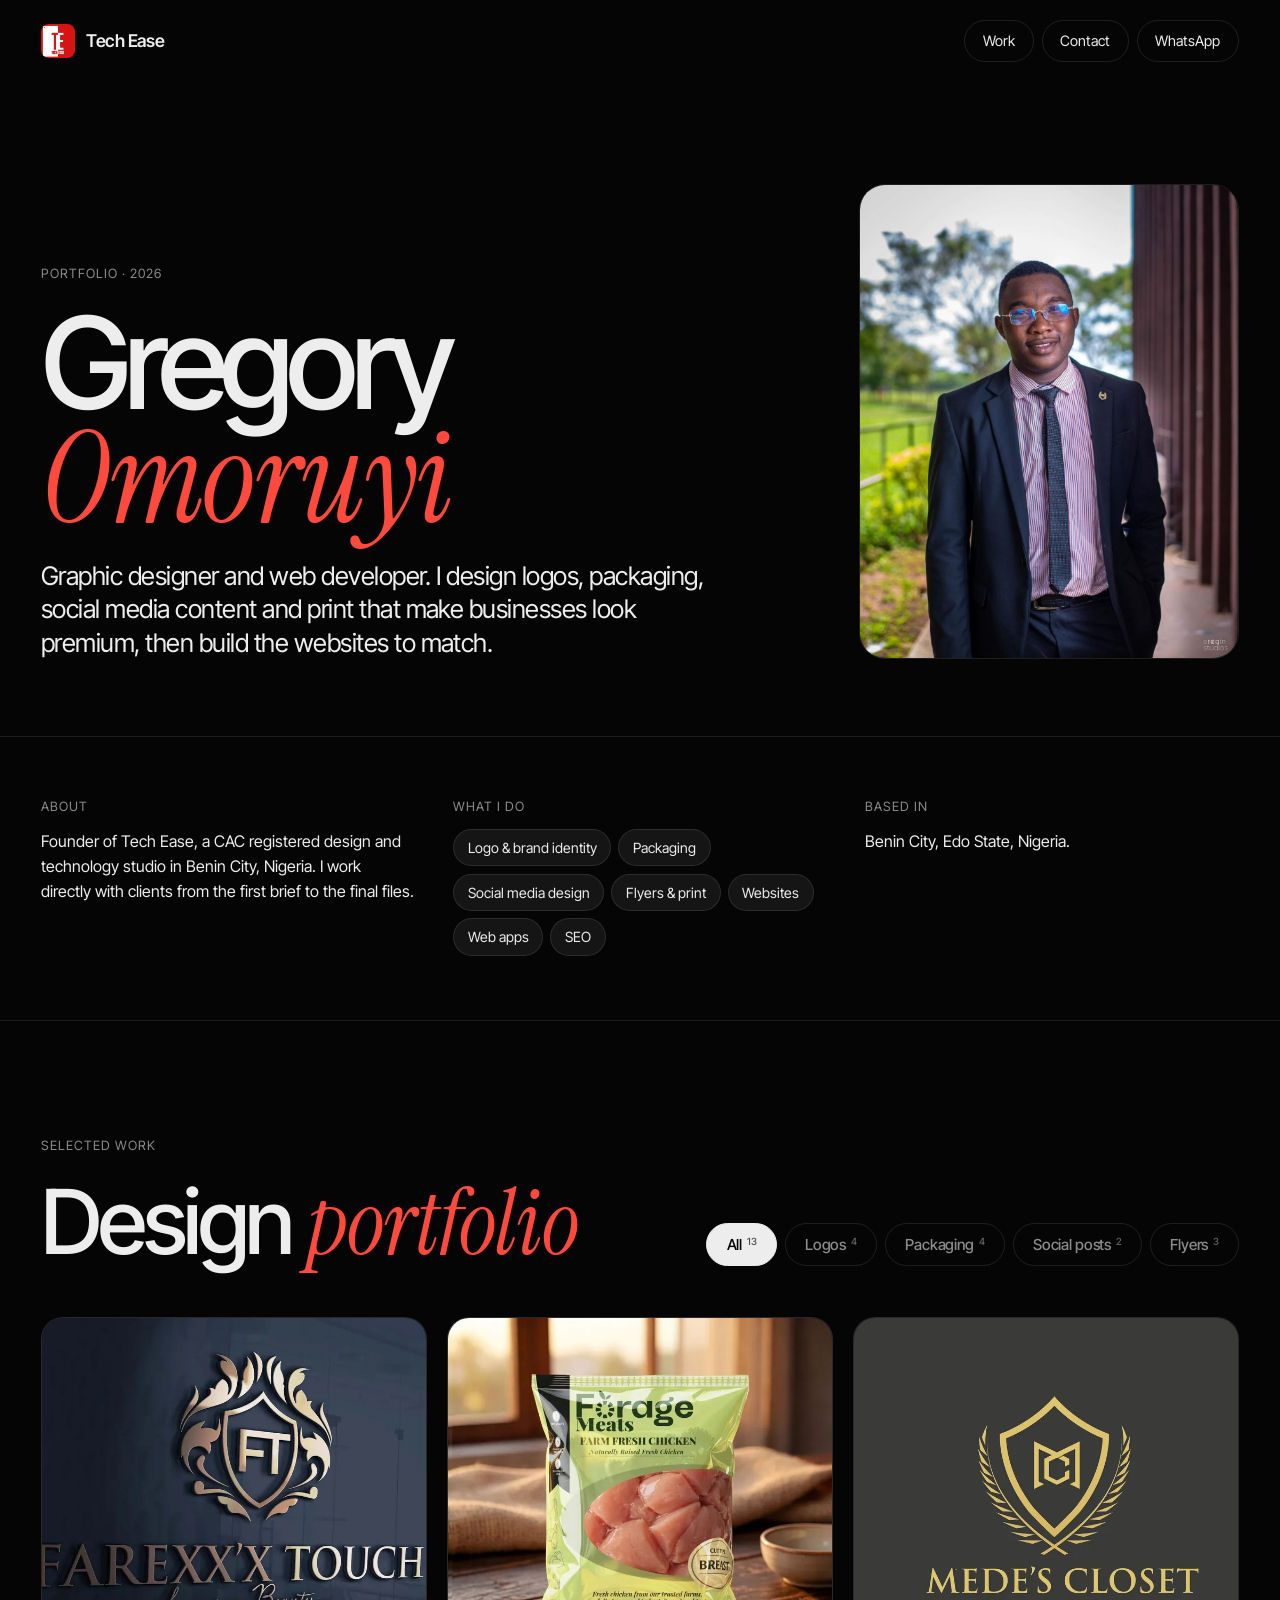
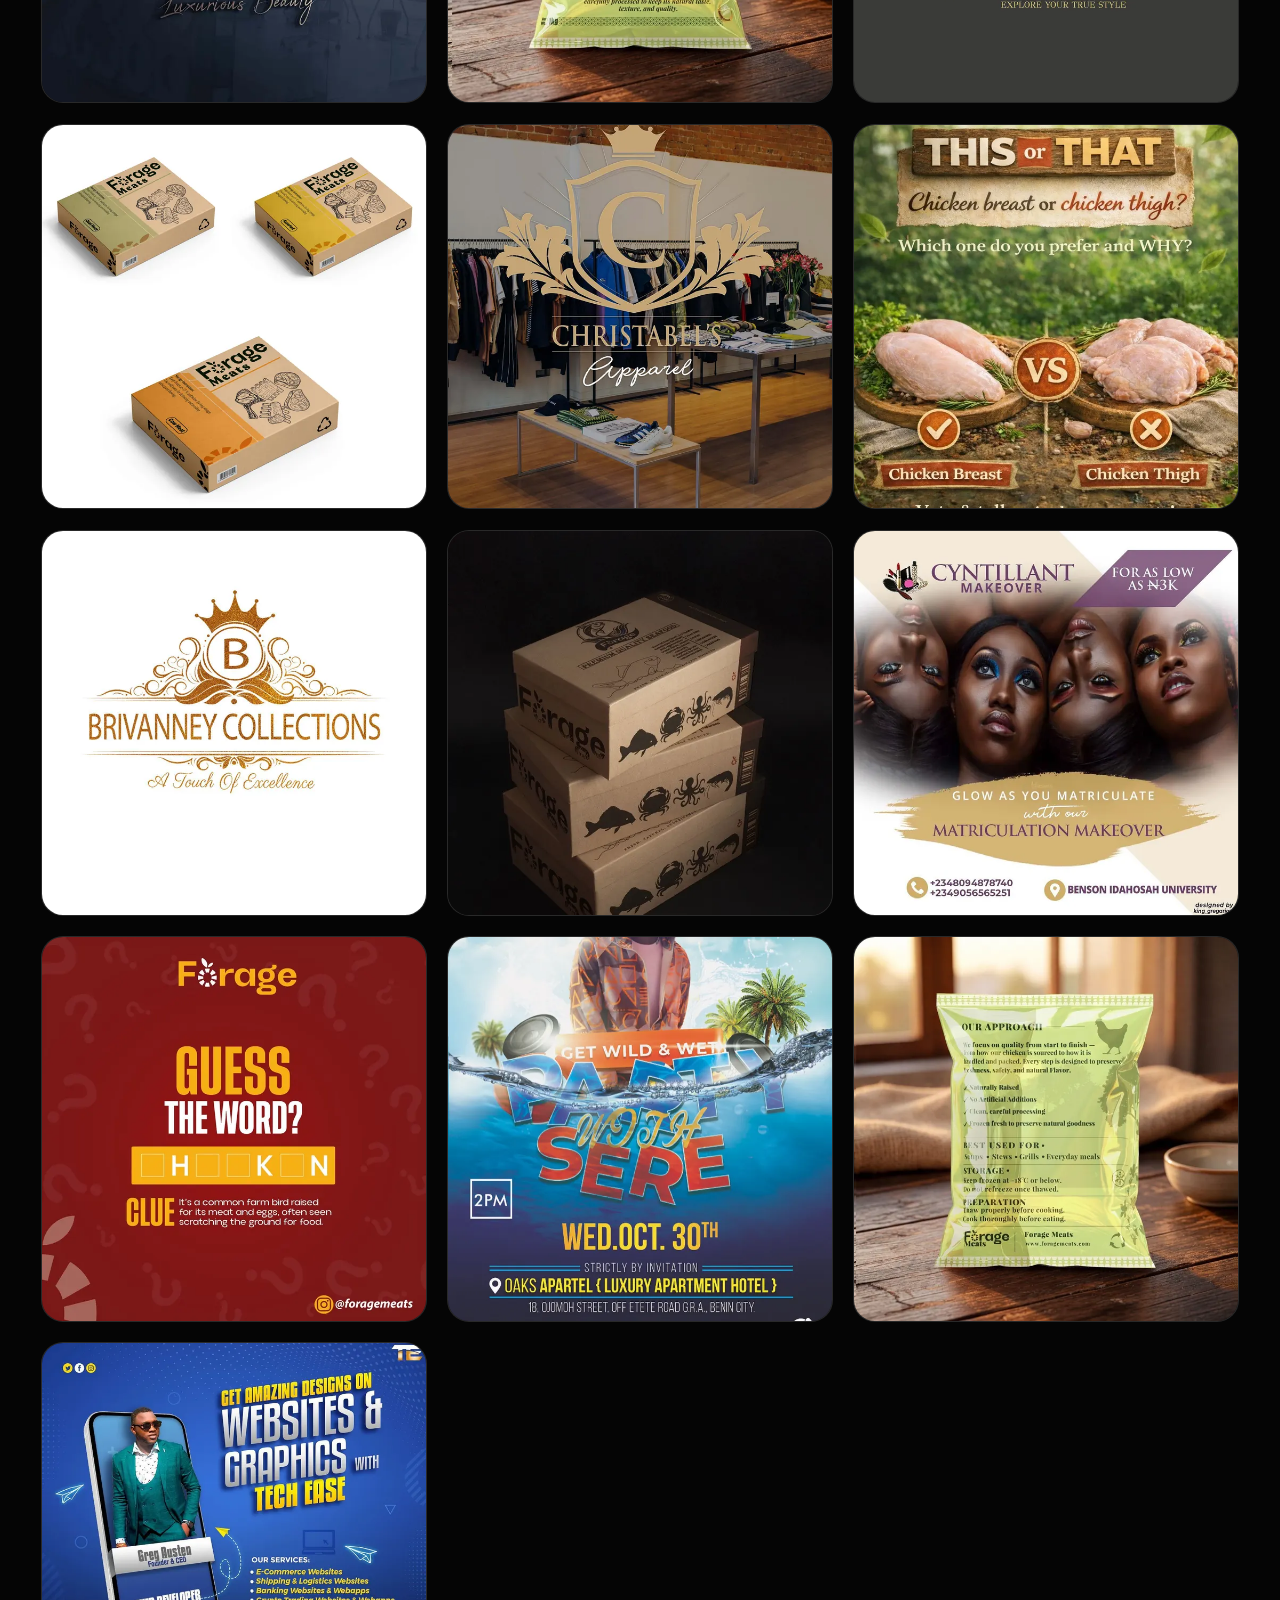
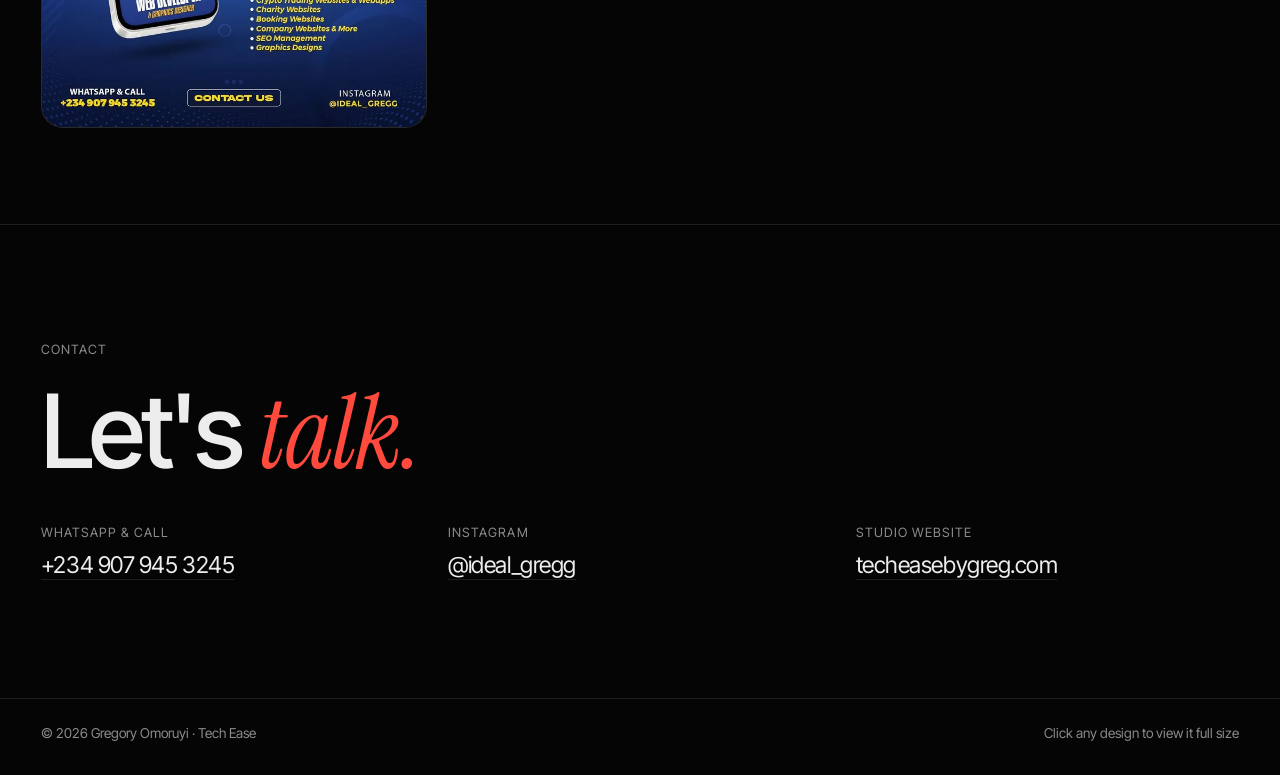
==== commit ca118238: "Use Gregory Omoruyi on the portfolio page Matches the name on LinkedIn and job applications. Also ke" ====
--- a/portfolio.html
+++ b/portfolio.html
@@ -3,10 +3,10 @@
 <head>
   <meta charset="utf-8">
   <meta name="viewport" content="width=device-width, initial-scale=1">
-  <title>Greg Austen | Graphic Designer &amp; Web Developer Portfolio</title>
-  <meta name="description" content="Portfolio of Greg Austen, graphic designer and web developer in Benin City, Nigeria. Logos, brand identity, packaging, social media and print design.">
-  <meta property="og:title" content="Greg Austen | Design Portfolio">
-  <meta property="og:description" content="Logos, packaging, social media and print design by Greg Austen, founder of Tech Ease.">
+  <title>Gregory Omoruyi | Graphic Designer &amp; Web Developer Portfolio</title>
+  <meta name="description" content="Portfolio of Gregory Omoruyi, graphic designer and web developer in Benin City, Nigeria. Logos, brand identity, packaging, social media and print design.">
+  <meta property="og:title" content="Gregory Omoruyi | Design Portfolio">
+  <meta property="og:description" content="Logos, packaging, social media and print design by Gregory Omoruyi, founder of Tech Ease.">
   <meta property="og:image" content="assets/work/graphics/forage-chicken-pack-front-lg.webp">
   <meta name="theme-color" content="#050505">
   <link rel="icon" type="image/png" href="assets/favicon.png">
@@ -17,7 +17,8 @@
   <link rel="stylesheet" href="styles.css">
   <style>
     .pf-bar { display: flex; justify-content: space-between; align-items: center; gap: 1rem; padding: 20px var(--pad); }
-    .pf-bar nav { display: flex; gap: .5rem; flex-wrap: wrap; justify-content: flex-end; }
+    .pf-bar nav { display: flex; gap: .5rem; justify-content: flex-end; }
+    .pf-bar .brand span { white-space: nowrap; }
     .pf-link { display: inline-flex; align-items: center; height: 2.6rem; padding: 0 1.1rem; border-radius: 999px; border: 1px solid var(--line); font-size: .9rem; color: var(--text); transition: background .3s, border-color .3s; }
     .pf-link:hover { background: var(--red); border-color: var(--red); }
     .pf-hero { display: grid; grid-template-columns: 1.5fr 1fr; gap: clamp(2rem, 5vw, 5rem); align-items: end; padding: clamp(3rem, 8vw, 7rem) var(--pad) clamp(3rem, 6vw, 5rem); border-bottom: 1px solid var(--line); }
@@ -45,6 +46,7 @@
       .pf-info, .pf-contact dl { grid-template-columns: 1fr; }
     }
     @media (max-width: 480px) { .pf-bar nav .pf-hide-sm { display: none; } }
+    @media (max-width: 360px) { .pf-bar .brand span { display: none; } }
     @media print {
       body { background: #fff; color: #111; }
       .pf-bar nav, .gallery-filters, .lightbox, .tile-plus { display: none !important; }
@@ -70,10 +72,10 @@
   <section class="pf-hero">
     <div>
       <p class="label">Portfolio · <span id="pf-year">2026</span></p>
-      <h1>Greg<br><em>Austen</em></h1>
+      <h1>Gregory<br><em>Omoruyi</em></h1>
       <p class="pf-role">Graphic designer and web developer. I design logos, packaging, social media content and print that make businesses look premium, then build the websites to match.</p>
     </div>
-    <div class="pf-photo"><img src="assets/greg.jpg" alt="Greg Austen"></div>
+    <div class="pf-photo"><img src="assets/greg.jpg" alt="Gregory Omoruyi"></div>
   </section>
 
   <section class="pf-info" aria-label="About">
@@ -113,7 +115,7 @@
   </section>
 </main>
 
-<footer class="pf-foot"><span>© <span id="year">2026</span> Greg Austen · Tech Ease</span><span>Click any design to view it full size</span></footer>
+<footer class="pf-foot"><span>© <span id="year">2026</span> Gregory Omoruyi · Tech Ease</span><span>Click any design to view it full size</span></footer>
 
 <div class="lightbox" id="lightbox" role="dialog" aria-modal="true" aria-label="Design preview" hidden>
   <button class="lb-close" type="button" aria-label="Close">&times;</button>
